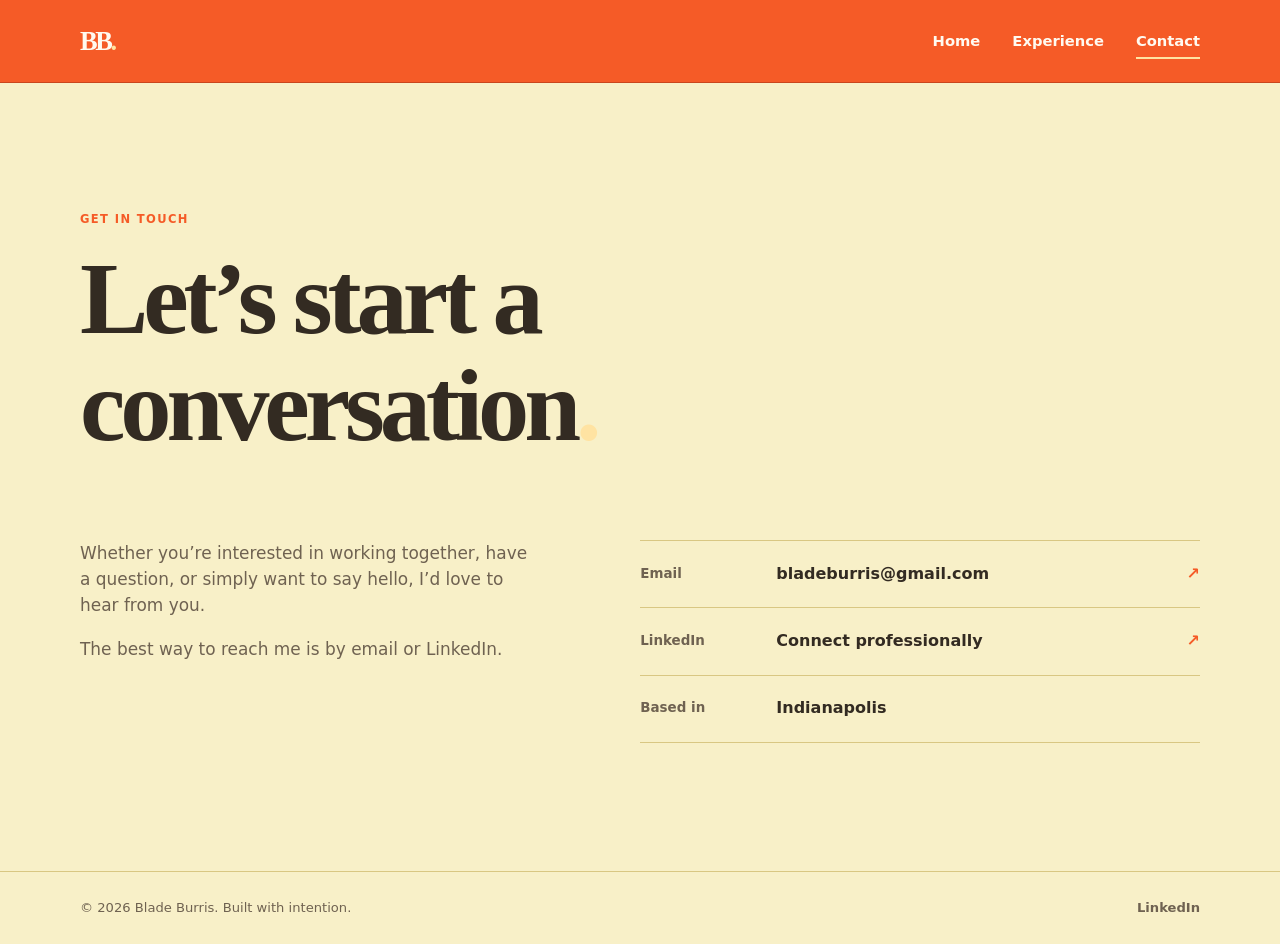
==== contact.html @ 0055e391 "Initial portfolio website" ====
<!doctype html>
<html lang="en">
  <head>
    <meta charset="UTF-8" />
    <meta name="viewport" content="width=device-width, initial-scale=1.0" />
    <meta name="description" content="Contact Blade Burris." />
    <title>Contact — Blade Burris</title>
    <link rel="stylesheet" href="styles.css" />
  </head>
  <body>
    <header class="site-header"><div class="container header-content"><a class="brand" href="index.html" aria-label="Blade Burris home">BB<span>.</span></a><button class="menu-toggle" type="button" aria-expanded="false" aria-controls="site-navigation"><span class="sr-only">Open navigation menu</span><span aria-hidden="true"></span><span aria-hidden="true"></span><span aria-hidden="true"></span></button><nav class="site-nav" id="site-navigation" aria-label="Main navigation"><a href="index.html">Home</a><a href="history.html">Experience</a><a class="active" aria-current="page" href="contact.html">Contact</a></nav></div></header>
    <main class="container contact-page">
      <p class="eyebrow">Get in touch</p>
      <h1>Let’s start a conversation<span class="accent">.</span></h1>
      <div class="contact-grid">
        <div class="prose"><p>Whether you’re interested in working together, have a question, or simply want to say hello, I’d love to hear from you.</p><p>The best way to reach me is by email or LinkedIn.</p></div>
        <div class="contact-details">
          <a href="mailto:bladeburris@gmail.com"><span>Email</span>bladeburris@gmail.com <b aria-hidden="true">↗</b></a>
          <a href="https://www.linkedin.com/in/blade-burris-203935107" target="_blank" rel="noreferrer"><span>LinkedIn</span>Connect professionally <b aria-hidden="true">↗</b></a>
          <div class="contact-location"><span>Based in</span>Indianapolis</div>
        </div>
      </div>
    </main>
    <footer class="site-footer"><div class="container footer-content"><p>© <span data-current-year></span> Blade Burris. Built with intention.</p><div class="footer-links"><a href="https://www.linkedin.com/in/blade-burris-203935107" target="_blank" rel="noreferrer">LinkedIn</a></div></div></footer>
    <script src="script.js"></script>
  </body>
</html>
---- styles.css ----
:root { --ink: #332b22; --muted: #6f6251; --paper: #f8f0c8; --surface: #f3df9d; --line: #d9c783; --header: #F55B27; --accent: #F55B27; --max-width: 1120px; }
* { box-sizing: border-box; }
html { scroll-behavior: smooth; }
body { margin: 0; min-width: 320px; background: var(--paper); color: var(--ink); font-family: Inter, ui-sans-serif, system-ui, -apple-system, BlinkMacSystemFont, "Segoe UI", sans-serif; font-size: 16px; line-height: 1.55; }
a { color: inherit; text-decoration: none; }
.container { width: min(calc(100% - 3rem), var(--max-width)); margin-inline: auto; }
.site-header { position: relative; border-bottom: 1px solid #c9461d; background: var(--header); color: #fffaf0; }
.header-content { min-height: 82px; display: flex; align-items: center; justify-content: space-between; }
.brand { font-family: Georgia, serif; font-size: 1.65rem; font-weight: 700; letter-spacing: -0.09em; }
.brand span, .accent { color: #ffe3a2; }
.site-nav { display: flex; align-items: center; gap: 2rem; font-size: .92rem; font-weight: 600; }
.site-nav a { position: relative; padding: .4rem 0; }
.site-nav a::after { position: absolute; right: 0; bottom: 0; left: 0; height: 2px; background: #ffe3a2; content: ""; transform: scaleX(0); transform-origin: left; transition: transform .2s ease; }
.site-nav a:hover::after, .site-nav a.active::after { transform: scaleX(1); }
.menu-toggle { display: none; border: 0; background: transparent; cursor: pointer; }
.menu-toggle span[aria-hidden] { display: block; width: 23px; height: 2px; margin: 4px; background: #fffaf0; transition: transform .2s ease, opacity .2s ease; }
.sr-only { position: absolute; overflow: hidden; width: 1px; height: 1px; clip: rect(0, 0, 0, 0); white-space: nowrap; }
h1, h2, h3, p { margin-top: 0; }
h1, h2 { font-family: Georgia, "Times New Roman", serif; letter-spacing: -.05em; line-height: 1.05; }
h1 { max-width: 850px; margin-bottom: 1.25rem; font-size: clamp(3.1rem, 8vw, 6.75rem); }
h2 { margin-bottom: 1.25rem; font-size: clamp(2rem, 4vw, 3.45rem); }
h3 { margin-bottom: .45rem; font-size: 1.1rem; }
.eyebrow { margin-bottom: 1rem; color: var(--accent); font-size: .72rem; font-weight: 800; letter-spacing: .12em; text-transform: uppercase; }
.hero { padding-block: clamp(5.5rem, 13vw, 10.5rem); }
.hero-copy { max-width: 580px; margin-bottom: 2rem; color: var(--muted); font-size: clamp(1.13rem, 2vw, 1.45rem); }
.hero-actions { display: flex; flex-wrap: wrap; align-items: center; gap: 1.5rem; }
.button { display: inline-block; padding: .85rem 1.2rem; background: var(--ink); color: white; font-weight: 700; transition: background .2s ease, transform .2s ease; }
.button:hover { background: var(--accent); transform: translateY(-2px); }
.text-link { font-weight: 700; }
.text-link span { padding-left: .3rem; color: var(--accent); }
.intro-section { padding-block: clamp(4rem, 9vw, 7rem); background: var(--surface); }
.two-column, .contact-grid { display: grid; grid-template-columns: .9fr 1.1fr; gap: clamp(2rem, 8vw, 8rem); }
.prose { color: var(--muted); font-size: 1.06rem; }
.prose p:last-child { margin-bottom: 0; }
.highlights { padding-block: clamp(4rem, 9vw, 7rem); }
.stats-grid { display: grid; grid-template-columns: repeat(3, 1fr); border-top: 1px solid var(--line); }
.stats-grid article { min-height: 210px; padding: 1.6rem 1.5rem 1.4rem 0; border-bottom: 1px solid var(--line); }
.stats-grid article + article { padding-left: 1.5rem; border-left: 1px solid var(--line); }
.stats-grid strong { display: block; margin-bottom: 2.25rem; color: var(--accent); font-family: Georgia, serif; font-size: 1.25rem; }
.stats-grid span { display: block; margin-bottom: .45rem; font-weight: 800; }
.stats-grid p { max-width: 220px; margin-bottom: 0; color: var(--muted); font-size: .92rem; }
.page-content, .contact-page { padding-block: clamp(4.5rem, 10vw, 8rem); }
.page-intro { max-width: 600px; margin-bottom: clamp(4rem, 8vw, 6.5rem); color: var(--muted); font-size: 1.15rem; }
.timeline-section + .timeline-section { margin-top: clamp(4rem, 8vw, 6rem); }
.timeline-section h2 { margin-bottom: 2rem; font-size: clamp(1.9rem, 3.5vw, 2.75rem); }
.timeline { margin: 0; padding: 0; list-style: none; border-top: 1px solid var(--line); }
.timeline li { display: grid; grid-template-columns: 190px 1fr; gap: 2rem; padding: 1.6rem 0 1.8rem; border-bottom: 1px solid var(--line); }
.timeline-date { color: var(--muted); font-size: .88rem; font-weight: 700; }
.timeline h3 span { color: var(--muted); font-weight: 500; }
.timeline p { max-width: 580px; margin: 0; color: var(--muted); }
.contact-page h1 { max-width: 750px; }
.contact-grid { margin-top: clamp(3rem, 7vw, 5rem); align-items: start; }
.contact-details { border-top: 1px solid var(--line); }
.contact-details a, .contact-location { display: grid; grid-template-columns: 120px 1fr auto; gap: 1rem; align-items: center; padding: 1.3rem 0; border-bottom: 1px solid var(--line); font-weight: 700; }
.contact-details span { color: var(--muted); font-size: .84rem; font-weight: 600; }
.contact-details b { color: var(--accent); }
.contact-details a:hover { color: var(--accent); }
.site-footer { border-top: 1px solid var(--line); }
.footer-content { display: flex; justify-content: space-between; gap: 1rem; padding-block: 1.6rem; color: var(--muted); font-size: .82rem; }
.footer-content p { margin: 0; }
.footer-links { display: flex; gap: 1.25rem; font-weight: 700; }
.footer-links a:hover { color: var(--accent); }
@media (max-width: 700px) {
  .container { width: min(calc(100% - 2rem), var(--max-width)); }
  .header-content { min-height: 70px; }
  .menu-toggle { display: block; padding: .5rem 0 .5rem .5rem; }
  .site-nav { position: absolute; z-index: 2; top: 100%; right: 1rem; left: 1rem; display: grid; gap: 0; max-height: 0; padding: 0 1.25rem; overflow: hidden; background: #c9461d; color: #fffaf0; box-shadow: 0 12px 28px rgba(67, 32, 18, .22); transition: max-height .25s ease, padding .25s ease; }
  .site-nav.open { max-height: 250px; padding-block: .65rem; }
  .site-nav a { padding: .85rem 0; }
  .site-nav a::after { background: var(--accent); }
  .menu-toggle[aria-expanded="true"] span:nth-child(2) { transform: translateY(6px) rotate(45deg); }
  .menu-toggle[aria-expanded="true"] span:nth-child(3) { opacity: 0; }
  .menu-toggle[aria-expanded="true"] span:nth-child(4) { transform: translateY(-6px) rotate(-45deg); }
  .two-column, .contact-grid { grid-template-columns: 1fr; gap: 1.5rem; }
  .stats-grid { grid-template-columns: 1fr; }
  .stats-grid article, .stats-grid article + article { min-height: auto; padding: 1.4rem 0; border-left: 0; }
  .stats-grid strong { margin-bottom: .75rem; }
  .timeline li { grid-template-columns: 1fr; gap: .4rem; }
  .contact-details a, .contact-location { grid-template-columns: 82px 1fr auto; font-size: .9rem; }
  .footer-content { display: grid; }
}
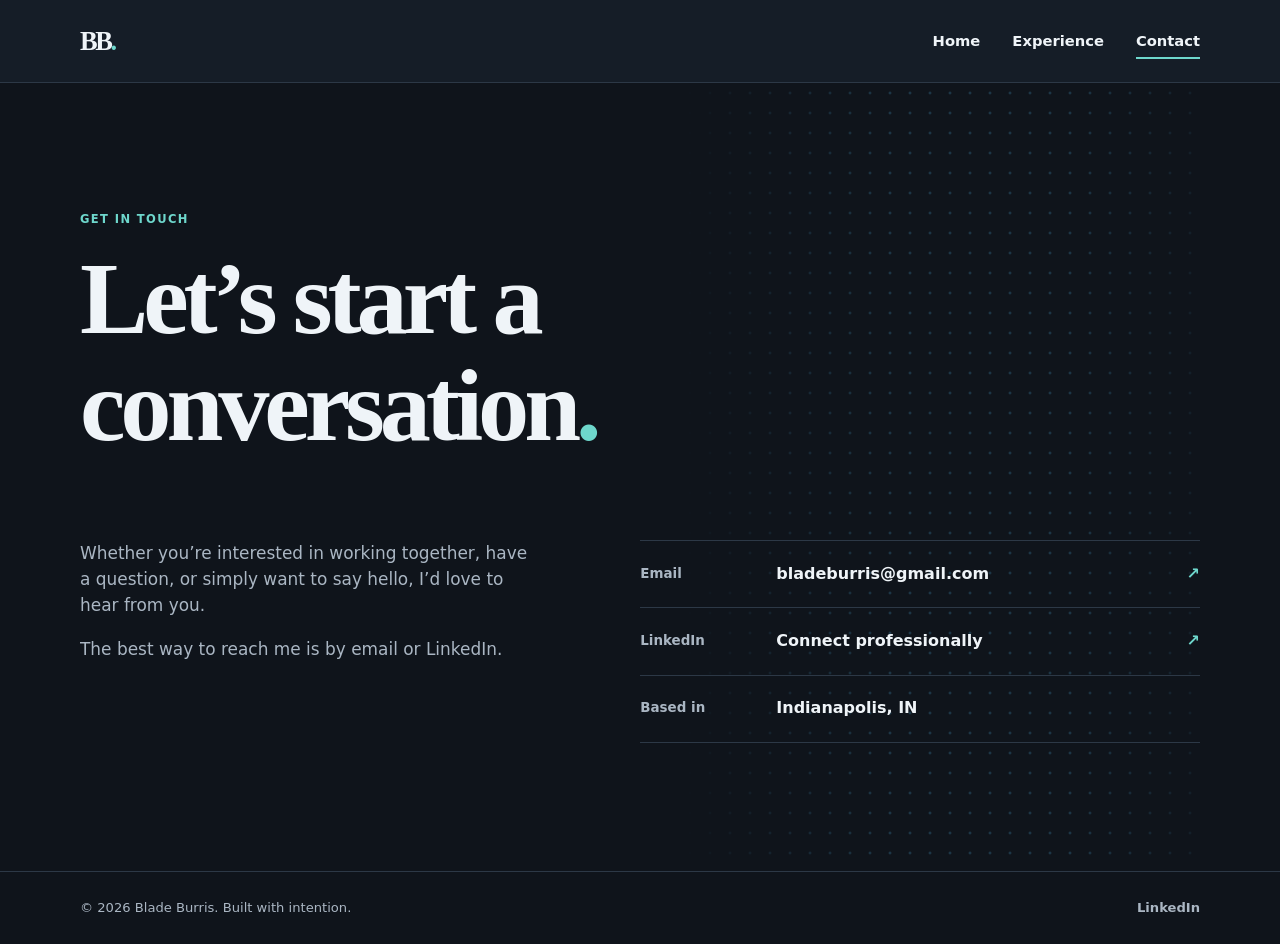
==== commit 07f47c8e: "Refresh portfolio styling and content" ====
--- a/contact.html
+++ b/contact.html
@@ -17,7 +17,7 @@
         <div class="contact-details">
           <a href="mailto:bladeburris@gmail.com"><span>Email</span>bladeburris@gmail.com <b aria-hidden="true">↗</b></a>
           <a href="https://www.linkedin.com/in/blade-burris-203935107" target="_blank" rel="noreferrer"><span>LinkedIn</span>Connect professionally <b aria-hidden="true">↗</b></a>
-          <div class="contact-location"><span>Based in</span>Indianapolis</div>
+          <div class="contact-location"><span>Based in</span>Indianapolis, IN</div>
         </div>
       </div>
     </main>
--- a/styles.css
+++ b/styles.css
@@ -1,19 +1,19 @@
-:root { --ink: #332b22; --muted: #6f6251; --paper: #f8f0c8; --surface: #f3df9d; --line: #d9c783; --header: #F55B27; --accent: #F55B27; --max-width: 1120px; }
+:root { --ink: #eff4f8; --muted: #aab6c3; --paper: #0f141b; --surface: #171e27; --line: #2c3846; --header: #151d27; --accent: #6ed7cc; --max-width: 1120px; }
 * { box-sizing: border-box; }
 html { scroll-behavior: smooth; }
 body { margin: 0; min-width: 320px; background: var(--paper); color: var(--ink); font-family: Inter, ui-sans-serif, system-ui, -apple-system, BlinkMacSystemFont, "Segoe UI", sans-serif; font-size: 16px; line-height: 1.55; }
 a { color: inherit; text-decoration: none; }
 .container { width: min(calc(100% - 3rem), var(--max-width)); margin-inline: auto; }
-.site-header { position: relative; border-bottom: 1px solid #c9461d; background: var(--header); color: #fffaf0; }
+.site-header { position: relative; border-bottom: 1px solid #2c3846; background: var(--header); color: var(--ink); }
 .header-content { min-height: 82px; display: flex; align-items: center; justify-content: space-between; }
 .brand { font-family: Georgia, serif; font-size: 1.65rem; font-weight: 700; letter-spacing: -0.09em; }
-.brand span, .accent { color: #ffe3a2; }
+.brand span, .accent { color: var(--accent); }
 .site-nav { display: flex; align-items: center; gap: 2rem; font-size: .92rem; font-weight: 600; }
 .site-nav a { position: relative; padding: .4rem 0; }
-.site-nav a::after { position: absolute; right: 0; bottom: 0; left: 0; height: 2px; background: #ffe3a2; content: ""; transform: scaleX(0); transform-origin: left; transition: transform .2s ease; }
+.site-nav a::after { position: absolute; right: 0; bottom: 0; left: 0; height: 2px; background: var(--accent); content: ""; transform: scaleX(0); transform-origin: left; transition: transform .2s ease; }
 .site-nav a:hover::after, .site-nav a.active::after { transform: scaleX(1); }
 .menu-toggle { display: none; border: 0; background: transparent; cursor: pointer; }
-.menu-toggle span[aria-hidden] { display: block; width: 23px; height: 2px; margin: 4px; background: #fffaf0; transition: transform .2s ease, opacity .2s ease; }
+.menu-toggle span[aria-hidden] { display: block; width: 23px; height: 2px; margin: 4px; background: var(--ink); transition: transform .2s ease, opacity .2s ease; }
 .sr-only { position: absolute; overflow: hidden; width: 1px; height: 1px; clip: rect(0, 0, 0, 0); white-space: nowrap; }
 h1, h2, h3, p { margin-top: 0; }
 h1, h2 { font-family: Georgia, "Times New Roman", serif; letter-spacing: -.05em; line-height: 1.05; }
@@ -21,14 +21,19 @@
 h2 { margin-bottom: 1.25rem; font-size: clamp(2rem, 4vw, 3.45rem); }
 h3 { margin-bottom: .45rem; font-size: 1.1rem; }
 .eyebrow { margin-bottom: 1rem; color: var(--accent); font-size: .72rem; font-weight: 800; letter-spacing: .12em; text-transform: uppercase; }
-.hero { padding-block: clamp(5.5rem, 13vw, 10.5rem); }
+.hero { position: relative; isolation: isolate; overflow: hidden; padding-block: clamp(5.5rem, 13vw, 10.5rem); }
+.hero::before, .hero::after { position: absolute; z-index: -1; content: ""; opacity: .45; pointer-events: none; background-image: radial-gradient(circle, currentColor 1.4px, transparent 1.8px); background-size: 19px 19px; }
+.hero::before { top: 0; right: -8%; width: min(54vw, 42rem); height: 100%; color: #397ea2; -webkit-mask-image: linear-gradient(90deg, transparent, black 28%, black 75%, transparent); mask-image: linear-gradient(90deg, transparent, black 28%, black 75%, transparent); animation: dot-wave 9s ease-in-out infinite alternate; }
+.hero::after { bottom: -14%; left: 19%; width: min(38vw, 31rem); height: 44%; color: var(--accent); -webkit-mask-image: linear-gradient(180deg, transparent, black 35%, transparent); mask-image: linear-gradient(180deg, transparent, black 35%, transparent); animation: dot-wave 11s ease-in-out infinite alternate-reverse; }
 .hero-copy { max-width: 580px; margin-bottom: 2rem; color: var(--muted); font-size: clamp(1.13rem, 2vw, 1.45rem); }
 .hero-actions { display: flex; flex-wrap: wrap; align-items: center; gap: 1.5rem; }
-.button { display: inline-block; padding: .85rem 1.2rem; background: var(--ink); color: white; font-weight: 700; transition: background .2s ease, transform .2s ease; }
-.button:hover { background: var(--accent); transform: translateY(-2px); }
+.button { display: inline-block; padding: .85rem 1.2rem; background: var(--accent); color: #0f141b; font-weight: 800; transition: background .2s ease, transform .2s ease; }
+.button:hover { background: #9ae8e0; transform: translateY(-2px); }
 .text-link { font-weight: 700; }
 .text-link span { padding-left: .3rem; color: var(--accent); }
-.intro-section { padding-block: clamp(4rem, 9vw, 7rem); background: var(--surface); }
+.intro-section { position: relative; isolation: isolate; overflow: hidden; padding-block: clamp(4rem, 9vw, 7rem); background: var(--surface); }
+.intro-section::before { position: absolute; z-index: -1; top: 0; left: 0; width: 48%; height: 100%; color: #397ea2; content: ""; opacity: .35; pointer-events: none; background-image: radial-gradient(circle, currentColor 1.3px, transparent 1.7px); background-size: 20px 20px; -webkit-mask-image: linear-gradient(90deg, black, transparent 88%); mask-image: linear-gradient(90deg, black, transparent 88%); animation: dot-wave 12s ease-in-out infinite alternate; }
+.intro-section .container { position: relative; z-index: 1; }
 .two-column, .contact-grid { display: grid; grid-template-columns: .9fr 1.1fr; gap: clamp(2rem, 8vw, 8rem); }
 .prose { color: var(--muted); font-size: 1.06rem; }
 .prose p:last-child { margin-bottom: 0; }
@@ -39,15 +44,31 @@
 .stats-grid strong { display: block; margin-bottom: 2.25rem; color: var(--accent); font-family: Georgia, serif; font-size: 1.25rem; }
 .stats-grid span { display: block; margin-bottom: .45rem; font-weight: 800; }
 .stats-grid p { max-width: 220px; margin-bottom: 0; color: var(--muted); font-size: .92rem; }
-.page-content, .contact-page { padding-block: clamp(4.5rem, 10vw, 8rem); }
+.page-content, .contact-page { position: relative; isolation: isolate; overflow: hidden; padding-block: clamp(4.5rem, 10vw, 8rem); }
+.page-content::before, .contact-page::before { position: absolute; z-index: -1; top: 0; right: -5%; width: min(46vw, 36rem); height: 100%; color: #397ea2; content: ""; opacity: .32; pointer-events: none; background-image: radial-gradient(circle, currentColor 1.3px, transparent 1.7px); background-size: 20px 20px; -webkit-mask-image: linear-gradient(90deg, transparent, black 36%, black 68%, transparent); mask-image: linear-gradient(90deg, transparent, black 36%, black 68%, transparent); animation: dot-wave 13s ease-in-out infinite alternate-reverse; }
+.page-content > *, .contact-page > * { position: relative; z-index: 1; }
 .page-intro { max-width: 600px; margin-bottom: clamp(4rem, 8vw, 6.5rem); color: var(--muted); font-size: 1.15rem; }
 .timeline-section + .timeline-section { margin-top: clamp(4rem, 8vw, 6rem); }
-.timeline-section h2 { margin-bottom: 2rem; font-size: clamp(1.9rem, 3.5vw, 2.75rem); }
+.timeline-heading { display: flex; align-items: center; gap: 1rem; margin-bottom: 2rem; }
+.timeline-section h2 { margin: 0; font-size: clamp(1.9rem, 3.5vw, 2.75rem); }
+.organization-logo { display: block; width: auto; height: 3rem; max-width: 9rem; object-fit: contain; object-position: left center; }
+.indiana-logo { height: 2.6rem; }
 .timeline { margin: 0; padding: 0; list-style: none; border-top: 1px solid var(--line); }
 .timeline li { display: grid; grid-template-columns: 190px 1fr; gap: 2rem; padding: 1.6rem 0 1.8rem; border-bottom: 1px solid var(--line); }
 .timeline-date { color: var(--muted); font-size: .88rem; font-weight: 700; }
 .timeline h3 span { color: var(--muted); font-weight: 500; }
+.portfolio-link { display: inline-flex; flex-wrap: wrap; align-items: baseline; gap: .45rem; border-bottom: 1px solid var(--accent); color: var(--ink); transition: color .2s ease, border-color .2s ease; }
+.portfolio-link:hover { border-color: var(--ink); color: var(--accent); }
+.timeline h3 .portfolio-link-hint { color: var(--accent); font-family: Inter, ui-sans-serif, system-ui, sans-serif; font-size: .7rem; font-weight: 800; letter-spacing: .08em; text-transform: uppercase; }
 .timeline p { max-width: 580px; margin: 0; color: var(--muted); }
+.skills-section { margin-top: clamp(4rem, 8vw, 6rem); }
+.skills-section h2 { margin-bottom: 2rem; font-size: clamp(1.9rem, 3.5vw, 2.75rem); }
+.skills-grid { display: grid; grid-template-columns: repeat(3, 1fr); border-top: 1px solid var(--line); }
+.skills-grid article { padding: 1.6rem 1.5rem 1.8rem 0; border-bottom: 1px solid var(--line); }
+.skills-grid article + article { padding-left: 1.5rem; border-left: 1px solid var(--line); }
+.skills-grid h3 { margin-bottom: 1rem; color: var(--accent); font-family: Georgia, "Times New Roman", serif; font-size: 1.3rem; }
+.skills-grid ul { display: grid; gap: .45rem; margin: 0; padding: 0; color: var(--muted); list-style: none; }
+.skills-grid li::before { margin-right: .55rem; color: var(--accent); content: "•"; }
 .contact-page h1 { max-width: 750px; }
 .contact-grid { margin-top: clamp(3rem, 7vw, 5rem); align-items: start; }
 .contact-details { border-top: 1px solid var(--line); }
@@ -64,7 +85,7 @@
   .container { width: min(calc(100% - 2rem), var(--max-width)); }
   .header-content { min-height: 70px; }
   .menu-toggle { display: block; padding: .5rem 0 .5rem .5rem; }
-  .site-nav { position: absolute; z-index: 2; top: 100%; right: 1rem; left: 1rem; display: grid; gap: 0; max-height: 0; padding: 0 1.25rem; overflow: hidden; background: #c9461d; color: #fffaf0; box-shadow: 0 12px 28px rgba(67, 32, 18, .22); transition: max-height .25s ease, padding .25s ease; }
+  .site-nav { position: absolute; z-index: 2; top: 100%; right: 1rem; left: 1rem; display: grid; gap: 0; max-height: 0; padding: 0 1.25rem; overflow: hidden; background: #202a36; color: var(--ink); box-shadow: 0 12px 28px rgba(0, 0, 0, .28); transition: max-height .25s ease, padding .25s ease; }
   .site-nav.open { max-height: 250px; padding-block: .65rem; }
   .site-nav a { padding: .85rem 0; }
   .site-nav a::after { background: var(--accent); }
@@ -76,6 +97,19 @@
   .stats-grid article, .stats-grid article + article { min-height: auto; padding: 1.4rem 0; border-left: 0; }
   .stats-grid strong { margin-bottom: .75rem; }
   .timeline li { grid-template-columns: 1fr; gap: .4rem; }
+  .organization-logo { height: 2.4rem; max-width: 7rem; }
+  .indiana-logo { height: 2.1rem; }
+  .skills-grid { grid-template-columns: 1fr; }
+  .skills-grid article, .skills-grid article + article { padding: 1.4rem 0; border-left: 0; }
   .contact-details a, .contact-location { grid-template-columns: 82px 1fr auto; font-size: .9rem; }
   .footer-content { display: grid; }
 }
+
+@keyframes dot-wave {
+  from { background-position: 0 0; opacity: .22; transform: translateY(0); }
+  to { background-position: 19px 28px; opacity: .52; transform: translateY(-12px); }
+}
+
+@media (prefers-reduced-motion: reduce) {
+  .hero::before, .hero::after, .intro-section::before { animation: none; }
+}
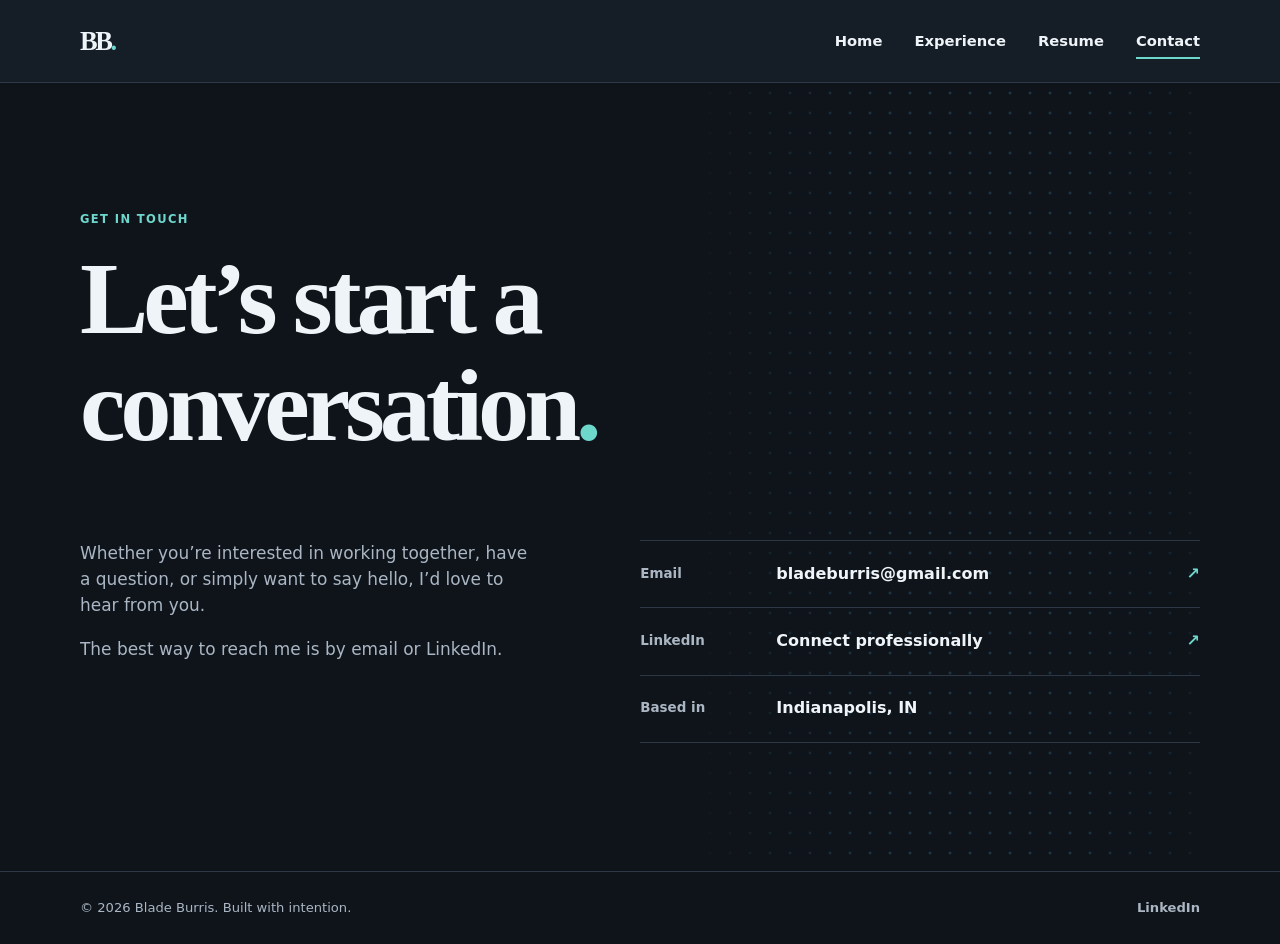
==== commit 0c67d1d1: "Add dedicated resume page and refresh portfolio" ====
--- a/contact.html
+++ b/contact.html
@@ -4,11 +4,12 @@
     <meta charset="UTF-8" />
     <meta name="viewport" content="width=device-width, initial-scale=1.0" />
     <meta name="description" content="Contact Blade Burris." />
+    <link rel="icon" type="image/svg+xml" href="assets/favicon.svg" />
     <title>Contact — Blade Burris</title>
-    <link rel="stylesheet" href="styles.css" />
+    <link rel="stylesheet" href="styles.css?v=4" />
   </head>
   <body>
-    <header class="site-header"><div class="container header-content"><a class="brand" href="index.html" aria-label="Blade Burris home">BB<span>.</span></a><button class="menu-toggle" type="button" aria-expanded="false" aria-controls="site-navigation"><span class="sr-only">Open navigation menu</span><span aria-hidden="true"></span><span aria-hidden="true"></span><span aria-hidden="true"></span></button><nav class="site-nav" id="site-navigation" aria-label="Main navigation"><a href="index.html">Home</a><a href="history.html">Experience</a><a class="active" aria-current="page" href="contact.html">Contact</a></nav></div></header>
+    <header class="site-header"><div class="container header-content"><a class="brand" href="index.html" aria-label="Blade Burris home">BB<span>.</span></a><button class="menu-toggle" type="button" aria-expanded="false" aria-controls="site-navigation"><span class="sr-only">Open navigation menu</span><span aria-hidden="true"></span><span aria-hidden="true"></span><span aria-hidden="true"></span></button><nav class="site-nav" id="site-navigation" aria-label="Main navigation"><a href="index.html">Home</a><a href="history.html">Experience</a><a href="resume.html">Resume</a><a class="active" aria-current="page" href="contact.html">Contact</a></nav></div></header>
     <main class="container contact-page">
       <p class="eyebrow">Get in touch</p>
       <h1>Let’s start a conversation<span class="accent">.</span></h1>
--- a/styles.css
+++ b/styles.css
@@ -44,15 +44,42 @@
 .stats-grid strong { display: block; margin-bottom: 2.25rem; color: var(--accent); font-family: Georgia, serif; font-size: 1.25rem; }
 .stats-grid span { display: block; margin-bottom: .45rem; font-weight: 800; }
 .stats-grid p { max-width: 220px; margin-bottom: 0; color: var(--muted); font-size: .92rem; }
+.certifications { padding-block: clamp(4rem, 9vw, 7rem); border-top: 2px solid var(--accent); border-bottom: 1px solid var(--line); background: linear-gradient(115deg, #203943, #172630 68%, #1b2934); }
+.certification-grid { display: grid; grid-template-columns: repeat(2, 1fr); border-top: 1px solid var(--line); }
+.certification-grid article { padding: 1.6rem 1.5rem 1.4rem 0; border-bottom: 1px solid var(--line); }
+.certification-grid article + article { padding-left: 1.5rem; border-left: 1px solid var(--line); }
+.certification-grid h3 { margin: 0 0 .45rem; }
+.certification-grid p { margin: 0; color: var(--muted); font-size: .92rem; }
 .page-content, .contact-page { position: relative; isolation: isolate; overflow: hidden; padding-block: clamp(4.5rem, 10vw, 8rem); }
 .page-content::before, .contact-page::before { position: absolute; z-index: -1; top: 0; right: -5%; width: min(46vw, 36rem); height: 100%; color: #397ea2; content: ""; opacity: .32; pointer-events: none; background-image: radial-gradient(circle, currentColor 1.3px, transparent 1.7px); background-size: 20px 20px; -webkit-mask-image: linear-gradient(90deg, transparent, black 36%, black 68%, transparent); mask-image: linear-gradient(90deg, transparent, black 36%, black 68%, transparent); animation: dot-wave 13s ease-in-out infinite alternate-reverse; }
 .page-content > *, .contact-page > * { position: relative; z-index: 1; }
 .page-intro { max-width: 600px; margin-bottom: clamp(4rem, 8vw, 6.5rem); color: var(--muted); font-size: 1.15rem; }
+.resume-header { display: flex; justify-content: space-between; align-items: flex-end; gap: 2rem; margin-bottom: 2rem; }
+.resume-header h1 { margin-bottom: 0; }
+.resume-contact { display: flex; flex-wrap: wrap; gap: .6rem 1.25rem; padding-block: 1rem; border-block: 1px solid var(--line); color: var(--muted); font-size: .92rem; }
+.resume-contact a:hover { color: var(--accent); }
+.resume-contact span { flex-basis: 100%; }
+.resume-section + .resume-section { margin-top: clamp(3rem, 6vw, 4.5rem); }
+.resume-section > h2 { margin-bottom: 1.25rem; font-size: clamp(1.9rem, 3.5vw, 2.75rem); }
+.resume-section .timeline-heading h2 { margin: 0; }
+.resume-section > p { max-width: 900px; color: var(--muted); }
+.resume-role + .resume-role { margin-top: 2.5rem; }
+.resume-role-header { display: flex; justify-content: space-between; align-items: baseline; gap: 1.5rem; }
+.resume-role-header h3 { margin-bottom: .25rem; }
+.resume-role-meta, .resume-role-date { margin-bottom: 0; color: var(--muted); font-size: .92rem; }
+.resume-role ul { margin: 1.15rem 0 0; padding-left: 1.25rem; color: var(--muted); }
+.resume-role li + li { margin-top: .65rem; }
+.resume-skills-grid { grid-template-columns: repeat(2, 1fr); }
+.resume-skills-grid article:nth-child(odd) { padding-left: 0; border-left: 0; }
+.resume-skills-grid article:nth-child(even) { padding-left: 1.5rem; border-left: 1px solid var(--line); }
+.resume-skills-grid h3 { margin: 0 0 .45rem; color: var(--ink); font-family: inherit; font-size: 1.05rem; }
+.resume-skills-grid p { margin: 0; color: var(--muted); }
 .timeline-section + .timeline-section { margin-top: clamp(4rem, 8vw, 6rem); }
 .timeline-heading { display: flex; align-items: center; gap: 1rem; margin-bottom: 2rem; }
 .timeline-section h2 { margin: 0; font-size: clamp(1.9rem, 3.5vw, 2.75rem); }
 .organization-logo { display: block; width: auto; height: 3rem; max-width: 9rem; object-fit: contain; object-position: left center; }
 .indiana-logo { height: 2.6rem; }
+.ocs-logo { width: 3rem; height: 3rem; border-radius: 50%; }
 .timeline { margin: 0; padding: 0; list-style: none; border-top: 1px solid var(--line); }
 .timeline li { display: grid; grid-template-columns: 190px 1fr; gap: 2rem; padding: 1.6rem 0 1.8rem; border-bottom: 1px solid var(--line); }
 .timeline-date { color: var(--muted); font-size: .88rem; font-weight: 700; }
@@ -96,6 +123,13 @@
   .stats-grid { grid-template-columns: 1fr; }
   .stats-grid article, .stats-grid article + article { min-height: auto; padding: 1.4rem 0; border-left: 0; }
   .stats-grid strong { margin-bottom: .75rem; }
+  .certification-grid { grid-template-columns: 1fr; }
+  .certification-grid article, .certification-grid article + article { padding: 1.4rem 0; border-left: 0; }
+  .resume-header { align-items: flex-start; flex-direction: column; gap: 1.5rem; }
+  .resume-contact { gap: .5rem 1rem; }
+  .resume-role-header { align-items: flex-start; flex-direction: column; gap: .3rem; }
+  .resume-skills-grid { grid-template-columns: 1fr; }
+  .resume-skills-grid article:nth-child(n) { padding: 1.4rem 0; border-left: 0; }
   .timeline li { grid-template-columns: 1fr; gap: .4rem; }
   .organization-logo { height: 2.4rem; max-width: 7rem; }
   .indiana-logo { height: 2.1rem; }
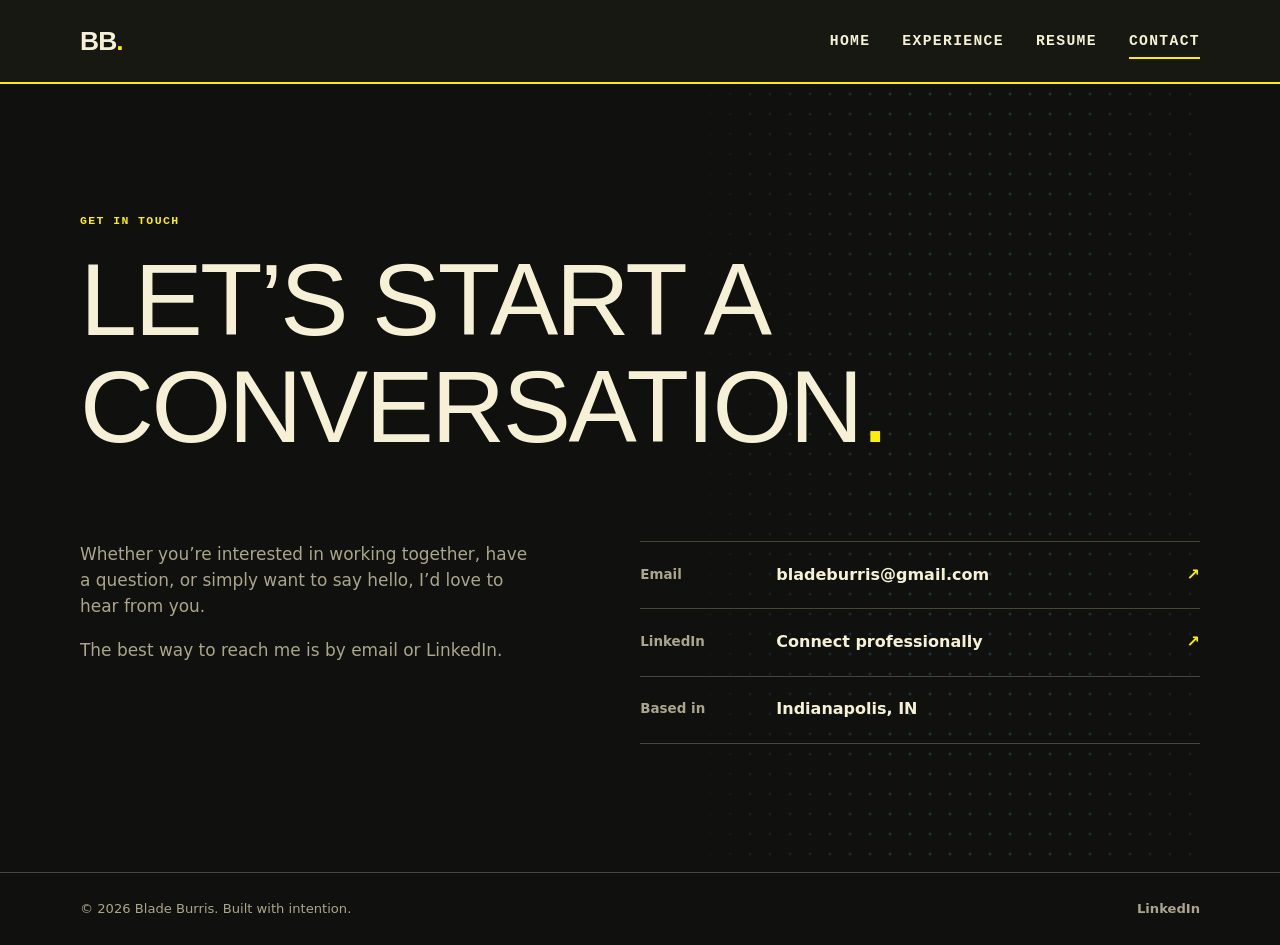
==== commit 1eb67450: "Refresh portfolio branding and social preview" ====
--- a/contact.html
+++ b/contact.html
@@ -4,9 +4,9 @@
     <meta charset="UTF-8" />
     <meta name="viewport" content="width=device-width, initial-scale=1.0" />
     <meta name="description" content="Contact Blade Burris." />
-    <link rel="icon" type="image/svg+xml" href="assets/favicon.svg" />
+    <link rel="icon" type="image/svg+xml" href="assets/favicon.svg?v=2" />
     <title>Contact — Blade Burris</title>
-    <link rel="stylesheet" href="styles.css?v=4" />
+    <link rel="stylesheet" href="styles.css?v=12" />
   </head>
   <body>
     <header class="site-header"><div class="container header-content"><a class="brand" href="index.html" aria-label="Blade Burris home">BB<span>.</span></a><button class="menu-toggle" type="button" aria-expanded="false" aria-controls="site-navigation"><span class="sr-only">Open navigation menu</span><span aria-hidden="true"></span><span aria-hidden="true"></span><span aria-hidden="true"></span></button><nav class="site-nav" id="site-navigation" aria-label="Main navigation"><a href="index.html">Home</a><a href="history.html">Experience</a><a href="resume.html">Resume</a><a class="active" aria-current="page" href="contact.html">Contact</a></nav></div></header>
@@ -23,6 +23,6 @@
       </div>
     </main>
     <footer class="site-footer"><div class="container footer-content"><p>© <span data-current-year></span> Blade Burris. Built with intention.</p><div class="footer-links"><a href="https://www.linkedin.com/in/blade-burris-203935107" target="_blank" rel="noreferrer">LinkedIn</a></div></div></footer>
-    <script src="script.js"></script>
+    <script src="script.js?v=4"></script>
   </body>
 </html>
--- a/styles.css
+++ b/styles.css
@@ -1,4 +1,4 @@
-:root { --ink: #eff4f8; --muted: #aab6c3; --paper: #0f141b; --surface: #171e27; --line: #2c3846; --header: #151d27; --accent: #6ed7cc; --max-width: 1120px; }
+:root { --ink:#f6f1d6; --muted:#aaa58c; --paper:#10110e; --surface:#1a1b16; --line:#454638; --header:#171812; --accent:#fcee0a; --accent-ink:#15150d; --cert-start:#34351e; --cert-end:#1a1b16; --max-width:1120px; }
 * { box-sizing: border-box; }
 html { scroll-behavior: smooth; }
 body { margin: 0; min-width: 320px; background: var(--paper); color: var(--ink); font-family: Inter, ui-sans-serif, system-ui, -apple-system, BlinkMacSystemFont, "Segoe UI", sans-serif; font-size: 16px; line-height: 1.55; }
@@ -6,9 +6,17 @@
 .container { width: min(calc(100% - 3rem), var(--max-width)); margin-inline: auto; }
 .site-header { position: relative; border-bottom: 1px solid #2c3846; background: var(--header); color: var(--ink); }
 .header-content { min-height: 82px; display: flex; align-items: center; justify-content: space-between; }
-.brand { font-family: Georgia, serif; font-size: 1.65rem; font-weight: 700; letter-spacing: -0.09em; }
+.brand { font-family: Impact, Haettenschweiler, "Arial Narrow Bold", sans-serif; font-size: 1.65rem; font-weight: 700; letter-spacing: -0.035em; text-transform: uppercase; }
 .brand span, .accent { color: var(--accent); }
 .site-nav { display: flex; align-items: center; gap: 2rem; font-size: .92rem; font-weight: 600; }
+.site-nav, .eyebrow { font-family: "Arial Narrow", "Roboto Condensed", ui-monospace, monospace; letter-spacing: .09em; text-transform: uppercase; }
+.site-header { border-bottom-color:var(--accent); border-bottom-width:2px; }
+body h1, body h2 { font-family: Impact, Haettenschweiler, "Arial Narrow Bold", sans-serif; font-weight:500; letter-spacing:-.025em; text-transform:uppercase; }
+.hero::before, .page-content::before, .contact-page::before { color:var(--accent); opacity:.12; background-size:13px 13px; }
+.intro-section::before { color:#ff2a6d; opacity:.16; background-size:15px 15px; }
+.stats-grid article, .skills-grid article, .certification-grid article { border-bottom-color:var(--accent); border-bottom-style:dashed; }
+.button { box-shadow:4px 4px 0 #ff2a6d; text-transform:uppercase; letter-spacing:.06em; }
+.button:hover { background:#ff2a6d; color:#fff; }
 .site-nav a { position: relative; padding: .4rem 0; }
 .site-nav a::after { position: absolute; right: 0; bottom: 0; left: 0; height: 2px; background: var(--accent); content: ""; transform: scaleX(0); transform-origin: left; transition: transform .2s ease; }
 .site-nav a:hover::after, .site-nav a.active::after { transform: scaleX(1); }
@@ -27,7 +35,7 @@
 .hero::after { bottom: -14%; left: 19%; width: min(38vw, 31rem); height: 44%; color: var(--accent); -webkit-mask-image: linear-gradient(180deg, transparent, black 35%, transparent); mask-image: linear-gradient(180deg, transparent, black 35%, transparent); animation: dot-wave 11s ease-in-out infinite alternate-reverse; }
 .hero-copy { max-width: 580px; margin-bottom: 2rem; color: var(--muted); font-size: clamp(1.13rem, 2vw, 1.45rem); }
 .hero-actions { display: flex; flex-wrap: wrap; align-items: center; gap: 1.5rem; }
-.button { display: inline-block; padding: .85rem 1.2rem; background: var(--accent); color: #0f141b; font-weight: 800; transition: background .2s ease, transform .2s ease; }
+.button { display: inline-block; padding: .85rem 1.2rem; background: var(--accent); color: var(--accent-ink); font-weight: 800; transition: background .2s ease, transform .2s ease; }
 .button:hover { background: #9ae8e0; transform: translateY(-2px); }
 .text-link { font-weight: 700; }
 .text-link span { padding-left: .3rem; color: var(--accent); }
@@ -37,6 +45,8 @@
 .two-column, .contact-grid { display: grid; grid-template-columns: .9fr 1.1fr; gap: clamp(2rem, 8vw, 8rem); }
 .prose { color: var(--muted); font-size: 1.06rem; }
 .prose p:last-child { margin-bottom: 0; }
+.about-portrait { float:left; width:min(38%, 170px); aspect-ratio:1; margin: .35rem 1.35rem .8rem 0; border:2px solid var(--accent); object-fit:cover; box-shadow:5px 5px 0 #ff2a6d; }
+.prose::after { display:table; clear:both; content:""; }
 .highlights { padding-block: clamp(4rem, 9vw, 7rem); }
 .stats-grid { display: grid; grid-template-columns: repeat(3, 1fr); border-top: 1px solid var(--line); }
 .stats-grid article { min-height: 210px; padding: 1.6rem 1.5rem 1.4rem 0; border-bottom: 1px solid var(--line); }
@@ -44,7 +54,7 @@
 .stats-grid strong { display: block; margin-bottom: 2.25rem; color: var(--accent); font-family: Georgia, serif; font-size: 1.25rem; }
 .stats-grid span { display: block; margin-bottom: .45rem; font-weight: 800; }
 .stats-grid p { max-width: 220px; margin-bottom: 0; color: var(--muted); font-size: .92rem; }
-.certifications { padding-block: clamp(4rem, 9vw, 7rem); border-top: 2px solid var(--accent); border-bottom: 1px solid var(--line); background: linear-gradient(115deg, #203943, #172630 68%, #1b2934); }
+.certifications { padding-block: clamp(4rem, 9vw, 7rem); border-top: 2px solid var(--accent); border-bottom: 1px solid var(--line); background: linear-gradient(115deg, var(--cert-start), var(--surface) 68%, var(--cert-end)); }
 .certification-grid { display: grid; grid-template-columns: repeat(2, 1fr); border-top: 1px solid var(--line); }
 .certification-grid article { padding: 1.6rem 1.5rem 1.4rem 0; border-bottom: 1px solid var(--line); }
 .certification-grid article + article { padding-left: 1.5rem; border-left: 1px solid var(--line); }
@@ -59,6 +69,7 @@
 .resume-contact { display: flex; flex-wrap: wrap; gap: .6rem 1.25rem; padding-block: 1rem; border-block: 1px solid var(--line); color: var(--muted); font-size: .92rem; }
 .resume-contact a:hover { color: var(--accent); }
 .resume-contact span { flex-basis: 100%; }
+.resume-contact + .resume-section { margin-top: clamp(2rem, 4vw, 3rem); }
 .resume-section + .resume-section { margin-top: clamp(3rem, 6vw, 4.5rem); }
 .resume-section > h2 { margin-bottom: 1.25rem; font-size: clamp(1.9rem, 3.5vw, 2.75rem); }
 .resume-section .timeline-heading h2 { margin: 0; }
@@ -69,9 +80,7 @@
 .resume-role-meta, .resume-role-date { margin-bottom: 0; color: var(--muted); font-size: .92rem; }
 .resume-role ul { margin: 1.15rem 0 0; padding-left: 1.25rem; color: var(--muted); }
 .resume-role li + li { margin-top: .65rem; }
-.resume-skills-grid { grid-template-columns: repeat(2, 1fr); }
-.resume-skills-grid article:nth-child(odd) { padding-left: 0; border-left: 0; }
-.resume-skills-grid article:nth-child(even) { padding-left: 1.5rem; border-left: 1px solid var(--line); }
+.resume-skills-grid { grid-template-columns: repeat(3, 1fr); }
 .resume-skills-grid h3 { margin: 0 0 .45rem; color: var(--ink); font-family: inherit; font-size: 1.05rem; }
 .resume-skills-grid p { margin: 0; color: var(--muted); }
 .timeline-section + .timeline-section { margin-top: clamp(4rem, 8vw, 6rem); }
@@ -112,7 +121,7 @@
   .container { width: min(calc(100% - 2rem), var(--max-width)); }
   .header-content { min-height: 70px; }
   .menu-toggle { display: block; padding: .5rem 0 .5rem .5rem; }
-  .site-nav { position: absolute; z-index: 2; top: 100%; right: 1rem; left: 1rem; display: grid; gap: 0; max-height: 0; padding: 0 1.25rem; overflow: hidden; background: #202a36; color: var(--ink); box-shadow: 0 12px 28px rgba(0, 0, 0, .28); transition: max-height .25s ease, padding .25s ease; }
+  .site-nav { position: absolute; z-index: 2; top: 100%; right: 1rem; left: 1rem; display: grid; gap: 0; max-height: 0; padding: 0 1.25rem; overflow: hidden; background: var(--header); color: var(--ink); box-shadow: 0 12px 28px rgba(0, 0, 0, .16); transition: max-height .25s ease, padding .25s ease; }
   .site-nav.open { max-height: 250px; padding-block: .65rem; }
   .site-nav a { padding: .85rem 0; }
   .site-nav a::after { background: var(--accent); }
